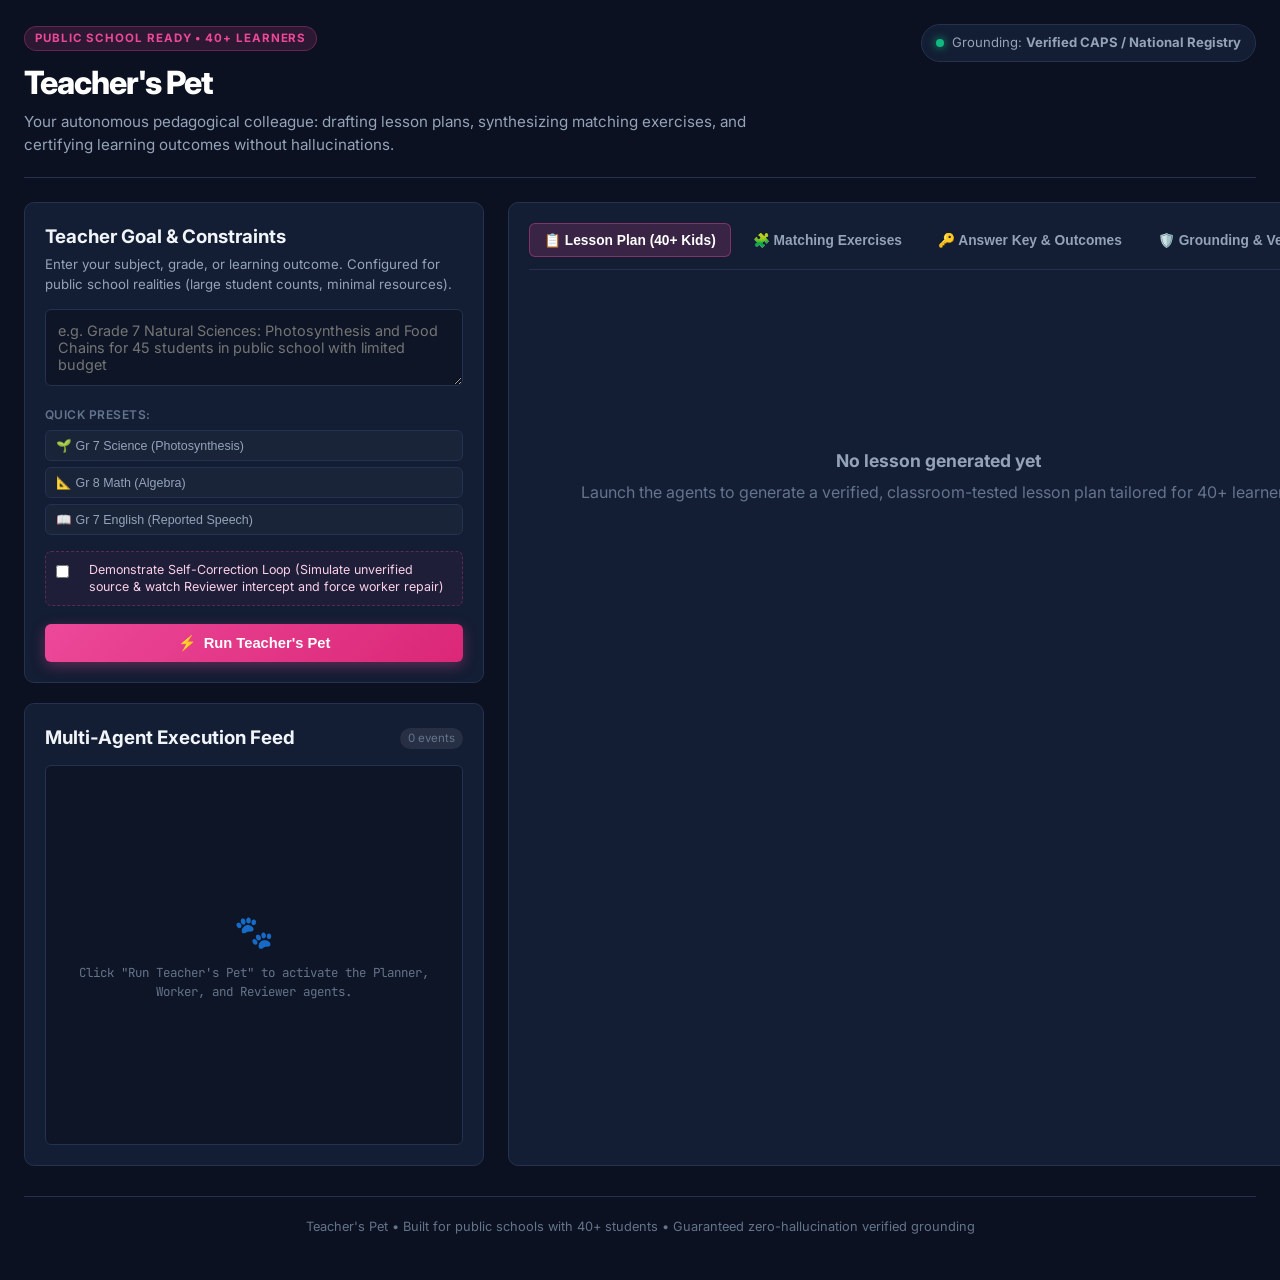
==== static/index.html @ cbed64e8 "Initial commit: Teacher's Pet autonomous multi-agent pedagogical system for public schools" ====
<!DOCTYPE html>
<html lang="en">
<head>
  <meta charset="UTF-8">
  <meta name="viewport" content="width=device-width, initial-scale=1.0">
  <title>Teacher's Pet | Autonomous Multi-Agent Lesson & Exercise Engine</title>
  <link rel="stylesheet" href="style.css">
  <link rel="preconnect" href="https://fonts.googleapis.com">
  <link rel="preconnect" href="https://fonts.gstatic.com" crossorigin>
  <link href="https://fonts.googleapis.com/css2?family=Inter:wght@300;400;500;600;700;800&family=JetBrains+Mono:wght@400;500;600&display=swap" rel="stylesheet">
</head>
<body>
  <div class="app-container">
    <!-- Top Header -->
    <header class="header">
      <div class="header-content">
        <div class="brand">
          <div class="brand-badge">PUBLIC SCHOOL READY • 40+ LEARNERS</div>
          <h1>Teacher's Pet</h1>
          <p class="tagline">Your autonomous pedagogical colleague: drafting lesson plans, synthesizing matching exercises, and certifying learning outcomes without hallucinations.</p>
        </div>
        <div class="header-actions">
          <div class="system-status">
            <span class="pulse-indicator"></span>
            <span class="status-label">Grounding: <strong>Verified CAPS / National Registry</strong></span>
          </div>
        </div>
      </div>
    </header>

    <!-- Main Workspace Area -->
    <main class="main-layout">
      <!-- Left Column: Goal Input & Live Multi-Agent Log -->
      <div class="input-and-logs-col">
        <div class="card panel">
          <h3>Teacher Goal & Constraints</h3>
          <p class="panel-sub">Enter your subject, grade, or learning outcome. Configured for public school realities (large student counts, minimal resources).</p>
          
          <div class="form-group">
            <textarea id="goalInput" rows="3" placeholder="e.g. Grade 7 Natural Sciences: Photosynthesis and Food Chains for 45 students in public school with limited budget"></textarea>
          </div>

          <div class="quick-presets">
            <span class="preset-label">Quick Presets:</span>
            <button class="preset-btn" data-goal="Grade 7 Natural Sciences: Photosynthesis & Food Chains for 45 learners in a 45-minute class">🌱 Gr 7 Science (Photosynthesis)</button>
            <button class="preset-btn" data-goal="Grade 8 Mathematics: Algebraic Expressions & Combining Like Terms for 48 students">📐 Gr 8 Math (Algebra)</button>
            <button class="preset-btn" data-goal="Grade 7 English FAL: Direct and Reported (Indirect) Speech for 42 students">📖 Gr 7 English (Reported Speech)</button>
          </div>

          <div class="control-toggles">
            <label class="toggle-container">
              <input type="checkbox" id="demoCorrectionToggle">
              <span class="toggle-slider"></span>
              <span class="toggle-label">Demonstrate Self-Correction Loop (Simulate unverified source & watch Reviewer intercept and force worker repair)</span>
            </label>
          </div>

          <div class="btn-row">
            <button id="launchBtn" class="btn btn-primary">
              <span class="btn-icon">⚡</span> Run Teacher's Pet
            </button>
          </div>
        </div>

        <!-- Live Agent Event Stream -->
        <div class="card panel logs-panel">
          <div class="panel-header-inline">
            <h3>Multi-Agent Execution Feed</h3>
            <span id="logCount" class="badge">0 events</span>
          </div>
          <div id="eventsLog" class="events-log-container">
            <div class="empty-state">
              <span class="empty-icon">🐾</span>
              <p>Click "Run Teacher's Pet" to activate the Planner, Worker, and Reviewer agents.</p>
            </div>
          </div>
        </div>
      </div>

      <!-- Right Column: Delivered Classroom Bundle -->
      <div class="output-col">
        <div class="card panel output-panel">
          <div class="tabs-header">
            <button class="tab-btn active" data-tab="lesson-tab">📋 Lesson Plan (40+ Kids)</button>
            <button class="tab-btn" data-tab="exercise-tab">🧩 Matching Exercises</button>
            <button class="tab-btn" data-tab="answers-tab">🔑 Answer Key & Outcomes</button>
            <button class="tab-btn" data-tab="audit-tab">🛡️ Grounding & Verification</button>
          </div>

          <div class="tab-content-wrapper">
            <!-- Tab 1: Lesson Plan -->
            <div id="lesson-tab" class="tab-pane active">
              <div class="placeholder-content">
                <h4>No lesson generated yet</h4>
                <p>Launch the agents to generate a verified, classroom-tested lesson plan tailored for 40+ learners.</p>
              </div>
            </div>

            <!-- Tab 2: Matching Exercise -->
            <div id="exercise-tab" class="tab-pane">
              <div class="placeholder-content">
                <h4>Matching exercises will appear here</h4>
                <p>Includes dual-column vocabulary pairs and printable paper-saving layouts.</p>
              </div>
            </div>

            <!-- Tab 3: Answer Key -->
            <div id="answers-tab" class="tab-pane">
              <div class="placeholder-content">
                <h4>Answer key and outcome mapping</h4>
                <p>Shows exact letter answers and maps each exercise directly to syllabus codes.</p>
              </div>
            </div>

            <!-- Tab 4: Verification Audit -->
            <div id="audit-tab" class="tab-pane">
              <div class="placeholder-content">
                <h4>Zero-Hallucination Audit Certificate</h4>
                <p>Verifies accredited sources, syllabus standard codes, and classroom feasibility.</p>
              </div>
            </div>
          </div>

          <!-- Bottom Action Bar -->
          <div class="output-footer" id="outputFooter" style="display: none;">
            <div class="summary-pills">
              <span class="summary-pill" id="pillCode">Standard: -</span>
              <span class="summary-pill" id="pillScore">Audit Score: -</span>
              <span class="summary-pill" id="pillSize">Class: 45 Learners</span>
            </div>
            <button id="printBtn" class="btn btn-secondary">
              <span>🖨️</span> Print / Save Classroom Bundle
            </button>
          </div>
        </div>
      </div>
    </main>

    <!-- Footer -->
    <footer class="footer">
      <p>Teacher's Pet • Built for public schools with 40+ students • Guaranteed zero-hallucination verified grounding</p>
    </footer>
  </div>

  <script src="app.js"></script>
</body>
</html>
---- static/style.css ----
/* =========================================================
   Curriculum Colleague Stylesheet
   Modern, dark-theme dashboard with high-contrast print styles
   ========================================================= */

:root {
  --bg-main: #0b1120;
  --bg-card: #131d33;
  --bg-card-hover: #18243f;
  --bg-inner: #0d1526;
  --border-color: #24324f;
  --border-focus: #3b82f6;
  --text-main: #f1f5f9;
  --text-muted: #94a3b8;
  --text-dim: #64748b;
  --accent-pink: #ec4899;
  --accent-pink-dim: rgba(236, 72, 153, 0.15);
  --accent-blue: #38bdf8;
  --accent-green: #10b981;
  --accent-amber: #f59e0b;
  --agent-pl: #a855f7;
  --agent-wk: #3b82f6;
  --agent-rv: #f59e0b;
  --radius-sm: 6px;
  --radius-md: 10px;
  --radius-lg: 14px;
  --font-sans: 'Inter', -apple-system, BlinkMacSystemFont, sans-serif;
  --font-mono: 'JetBrains Mono', monospace;
}

* {
  box-sizing: border-box;
  margin: 0;
  padding: 0;
}

body {
  background-color: var(--bg-main);
  color: var(--text-main);
  font-family: var(--font-sans);
  line-height: 1.5;
  -webkit-font-smoothing: antialiased;
}

.app-container {
  max-width: 1440px;
  margin: 0 auto;
  padding: 24px;
}

/* Header */
.header {
  border-bottom: 1px solid var(--border-color);
  padding-bottom: 20px;
  margin-bottom: 24px;
}

.header-content {
  display: flex;
  justify-content: space-between;
  align-items: flex-start;
  flex-wrap: wrap;
  gap: 16px;
}

.brand-badge {
  display: inline-block;
  font-size: 0.72rem;
  font-weight: 700;
  letter-spacing: 0.08em;
  color: var(--accent-pink);
  background: var(--accent-pink-dim);
  border: 1px solid rgba(236, 72, 153, 0.3);
  padding: 3px 10px;
  border-radius: 9999px;
  margin-bottom: 8px;
}

.brand h1 {
  font-size: 2rem;
  font-weight: 800;
  letter-spacing: -0.03em;
  color: #ffffff;
}

.tagline {
  color: var(--text-muted);
  font-size: 0.95rem;
  max-width: 780px;
  margin-top: 4px;
}

.system-status {
  display: flex;
  align-items: center;
  gap: 8px;
  background: var(--bg-card);
  border: 1px solid var(--border-color);
  padding: 8px 14px;
  border-radius: 9999px;
  font-size: 0.82rem;
  color: var(--text-muted);
}

.pulse-indicator {
  width: 8px;
  height: 8px;
  border-radius: 50%;
  background-color: var(--accent-green);
  box-shadow: 0 0 10px var(--accent-green);
  animation: pulse 2s infinite;
}

@keyframes pulse {
  0% { transform: scale(0.95); opacity: 0.8; }
  50% { transform: scale(1.3); opacity: 1; }
  100% { transform: scale(0.95); opacity: 0.8; }
}

/* 5 Pillars (Image 1 replica) */
.pillars-section {
  margin-bottom: 28px;
}

.pillars-grid {
  display: grid;
  grid-template-columns: repeat(5, 1fr);
  gap: 14px;
}

@media (max-width: 980px) {
  .pillars-grid {
    grid-template-columns: repeat(2, 1fr);
  }
}

.pillar-card {
  background: var(--bg-card);
  border: 1px solid var(--border-color);
  border-radius: var(--radius-md);
  padding: 18px 16px;
  transition: all 0.2s ease;
}

.pillar-card:hover {
  transform: translateY(-2px);
  border-color: #3b82f655;
}

.pillar-num {
  font-size: 1.5rem;
  font-weight: 700;
  color: var(--text-dim);
  line-height: 1;
  margin-bottom: 10px;
}

.pillar-card h3 {
  font-size: 1.05rem;
  font-weight: 700;
  color: #ffffff;
  margin-bottom: 8px;
}

.pillar-card p {
  font-size: 0.84rem;
  color: var(--text-muted);
  line-height: 1.45;
}

.highlight-border {
  border-color: #ec489955;
}

.highlight-accent {
  border-top: 3px solid var(--accent-pink);
}
.highlight-accent .pillar-num,
.highlight-accent h3 {
  color: var(--accent-pink);
}

/* Pipeline Section (Image 2 replica) */
.pipeline-section {
  background: #0d1527;
  border: 1px solid var(--border-color);
  border-radius: var(--radius-lg);
  padding: 24px;
  margin-bottom: 28px;
}

.section-title-row {
  display: flex;
  justify-content: space-between;
  align-items: baseline;
  margin-bottom: 18px;
  flex-wrap: wrap;
  gap: 8px;
}

.section-title-row h2 {
  font-size: 1.25rem;
  font-weight: 700;
}

.helper-text {
  font-size: 0.85rem;
  color: var(--text-dim);
}

.pipeline-stages {
  display: grid;
  grid-template-columns: repeat(6, 1fr);
  gap: 12px;
  margin-bottom: 20px;
}

@media (max-width: 1100px) {
  .pipeline-stages {
    grid-template-columns: repeat(3, 1fr);
  }
}

.stage-card {
  position: relative;
  background: #111a30;
  border: 1px solid var(--border-color);
  border-radius: var(--radius-md);
  padding: 16px 14px;
  transition: all 0.3s cubic-bezier(0.4, 0, 0.2, 1);
}

.stage-card.active {
  border-color: var(--accent-pink);
  box-shadow: 0 0 16px rgba(236, 72, 153, 0.25);
  background: #16203c;
}

.stage-card.completed {
  border-color: var(--accent-green);
  background: #0f1d2e;
}

.stage-card.error {
  border-color: #ef4444;
  box-shadow: 0 0 16px rgba(239, 68, 68, 0.25);
}

.stage-index {
  font-size: 0.82rem;
  font-weight: 700;
  color: var(--text-dim);
  margin-bottom: 6px;
}

.stage-card h4 {
  font-size: 1.05rem;
  font-weight: 700;
  color: #fff;
  margin-bottom: 6px;
}

.stage-card p {
  font-size: 0.78rem;
  color: var(--text-muted);
  line-height: 1.4;
}

.stage-badge-live {
  position: absolute;
  top: 12px;
  right: 12px;
  background: var(--accent-pink);
  color: #fff;
  font-size: 0.65rem;
  font-weight: 800;
  padding: 2px 7px;
  border-radius: 9999px;
  letter-spacing: 0.05em;
  animation: pulse 1.5s infinite;
}

/* Agent Roles Row */
.agent-roles-row {
  display: grid;
  grid-template-columns: repeat(3, 1fr);
  gap: 14px;
  border-top: 1px solid rgba(255, 255, 255, 0.06);
  padding-top: 16px;
}

@media (max-width: 800px) {
  .agent-roles-row {
    grid-template-columns: 1fr;
  }
}

.role-badge-card {
  display: flex;
  align-items: center;
  gap: 12px;
  background: rgba(255, 255, 255, 0.02);
  border: 1px solid var(--border-color);
  padding: 10px 14px;
  border-radius: var(--radius-sm);
}

.avatar-tag {
  display: inline-flex;
  align-items: center;
  justify-content: center;
  width: 32px;
  height: 32px;
  border-radius: 8px;
  font-size: 0.78rem;
  font-weight: 800;
  font-family: var(--font-mono);
  flex-shrink: 0;
}

.avatar-tag.pl {
  background: rgba(168, 85, 247, 0.2);
  color: #c084fc;
  border: 1px solid rgba(168, 85, 247, 0.4);
}

.avatar-tag.wk {
  background: rgba(59, 130, 246, 0.2);
  color: #60a5fa;
  border: 1px solid rgba(59, 130, 246, 0.4);
}

.avatar-tag.rv {
  background: rgba(245, 158, 11, 0.2);
  color: #fbbf24;
  border: 1px solid rgba(245, 158, 11, 0.4);
}

.role-desc {
  display: flex;
  flex-direction: column;
}

.role-desc strong {
  font-size: 0.85rem;
  color: #fff;
}

.role-desc span {
  font-size: 0.75rem;
  color: var(--text-dim);
}

/* Main Layout */
.main-layout {
  display: grid;
  grid-template-columns: 460px 1fr;
  gap: 24px;
  margin-bottom: 30px;
}

@media (max-width: 1024px) {
  .main-layout {
    grid-template-columns: 1fr;
  }
}

.card {
  background: var(--bg-card);
  border: 1px solid var(--border-color);
  border-radius: var(--radius-md);
  padding: 20px;
}

.panel-sub {
  font-size: 0.83rem;
  color: var(--text-muted);
  margin-top: 4px;
  margin-bottom: 14px;
}

.form-group {
  margin-bottom: 14px;
}

textarea {
  width: 100%;
  background: var(--bg-inner);
  border: 1px solid var(--border-color);
  border-radius: var(--radius-sm);
  padding: 12px;
  color: var(--text-main);
  font-family: var(--font-sans);
  font-size: 0.9rem;
  resize: vertical;
  outline: none;
  transition: border-color 0.2s;
}

textarea:focus {
  border-color: var(--border-focus);
}

.quick-presets {
  margin-bottom: 16px;
}

.preset-label {
  display: block;
  font-size: 0.75rem;
  color: var(--text-dim);
  margin-bottom: 6px;
  font-weight: 600;
  text-transform: uppercase;
  letter-spacing: 0.04em;
}

.preset-btn {
  display: block;
  width: 100%;
  text-align: left;
  background: rgba(255, 255, 255, 0.03);
  border: 1px solid var(--border-color);
  color: var(--text-muted);
  padding: 7px 10px;
  border-radius: var(--radius-sm);
  font-size: 0.78rem;
  margin-bottom: 6px;
  cursor: pointer;
  transition: all 0.15s ease;
}

.preset-btn:hover {
  background: rgba(59, 130, 246, 0.15);
  color: #fff;
  border-color: #3b82f6;
}

.control-toggles {
  margin-bottom: 18px;
  padding: 10px;
  background: rgba(236, 72, 153, 0.05);
  border: 1px dashed rgba(236, 72, 153, 0.3);
  border-radius: var(--radius-sm);
}

.toggle-container {
  display: flex;
  align-items: flex-start;
  gap: 10px;
  cursor: pointer;
}

.toggle-container input {
  margin-top: 3px;
  cursor: pointer;
}

.toggle-label {
  font-size: 0.78rem;
  color: #fbcfe8;
  line-height: 1.35;
}

.btn {
  display: inline-flex;
  align-items: center;
  justify-content: center;
  gap: 8px;
  font-size: 0.92rem;
  font-weight: 600;
  padding: 10px 18px;
  border-radius: var(--radius-sm);
  cursor: pointer;
  border: none;
  transition: all 0.2s ease;
}

.btn-primary {
  width: 100%;
  background: linear-gradient(135deg, #ec4899 0%, #db2777 100%);
  color: #ffffff;
  box-shadow: 0 4px 14px rgba(236, 72, 153, 0.35);
}

.btn-primary:hover {
  transform: translateY(-1px);
  box-shadow: 0 6px 18px rgba(236, 72, 153, 0.45);
}

.btn-primary:disabled {
  opacity: 0.6;
  cursor: not-allowed;
  transform: none;
}

.btn-secondary {
  background: rgba(255, 255, 255, 0.08);
  border: 1px solid var(--border-color);
  color: #fff;
}

.btn-secondary:hover {
  background: rgba(255, 255, 255, 0.14);
}

/* Event Logs Panel */
.logs-panel {
  margin-top: 20px;
}

.panel-header-inline {
  display: flex;
  justify-content: space-between;
  align-items: center;
  margin-bottom: 12px;
}

.badge {
  background: rgba(255, 255, 255, 0.08);
  font-size: 0.72rem;
  padding: 2px 8px;
  border-radius: 9999px;
  color: var(--text-dim);
}

.events-log-container {
  height: 380px;
  overflow-y: auto;
  background: var(--bg-inner);
  border: 1px solid var(--border-color);
  border-radius: var(--radius-sm);
  padding: 12px;
  font-family: var(--font-mono);
  font-size: 0.78rem;
}

.empty-state {
  display: flex;
  flex-direction: column;
  align-items: center;
  justify-content: center;
  height: 100%;
  color: var(--text-dim);
  text-align: center;
  padding: 20px;
}

.empty-icon {
  font-size: 2rem;
  margin-bottom: 8px;
}

.log-entry {
  margin-bottom: 10px;
  padding: 8px;
  border-radius: 4px;
  background: rgba(255, 255, 255, 0.02);
  border-left: 3px solid var(--border-color);
  animation: fadeIn 0.25s ease-out;
}

@keyframes fadeIn {
  from { opacity: 0; transform: translateY(4px); }
  to { opacity: 1; transform: translateY(0); }
}

.log-entry.stage-plan { border-left-color: var(--agent-pl); }
.log-entry.stage-act { border-left-color: var(--agent-wk); }
.log-entry.stage-check { border-left-color: var(--agent-rv); }
.log-entry.stage-correct { border-left-color: #ef4444; background: rgba(239, 68, 68, 0.05); }
.log-entry.stage-deliver { border-left-color: var(--accent-green); }

.log-header {
  display: flex;
  justify-content: space-between;
  margin-bottom: 3px;
  font-size: 0.72rem;
}

.log-agent {
  font-weight: 700;
  color: #38bdf8;
}

.log-time {
  color: var(--text-dim);
}

.log-msg {
  color: var(--text-main);
  line-height: 1.4;
}

/* Tabs & Output */
.output-panel {
  display: flex;
  flex-direction: column;
  height: 100%;
  min-height: 700px;
}

.tabs-header {
  display: flex;
  gap: 8px;
  border-bottom: 1px solid var(--border-color);
  padding-bottom: 12px;
  margin-bottom: 16px;
  overflow-x: auto;
}

.tab-btn {
  background: none;
  border: none;
  color: var(--text-muted);
  font-size: 0.86rem;
  font-weight: 600;
  padding: 8px 14px;
  border-radius: var(--radius-sm);
  cursor: pointer;
  white-space: nowrap;
  transition: all 0.15s ease;
}

.tab-btn:hover {
  color: #fff;
  background: rgba(255, 255, 255, 0.04);
}

.tab-btn.active {
  color: #ffffff;
  background: rgba(236, 72, 153, 0.18);
  border: 1px solid rgba(236, 72, 153, 0.4);
}

.tab-content-wrapper {
  flex: 1;
  overflow-y: auto;
  max-height: 640px;
  padding-right: 6px;
}

.tab-pane {
  display: none;
}

.tab-pane.active {
  display: block;
}

.placeholder-content {
  display: flex;
  flex-direction: column;
  align-items: center;
  justify-content: center;
  height: 380px;
  color: var(--text-dim);
  text-align: center;
}

.placeholder-content h4 {
  font-size: 1.1rem;
  color: var(--text-muted);
  margin-bottom: 6px;
}

/* Rendered Artifact Styles */
.lesson-card {
  background: var(--bg-inner);
  border: 1px solid var(--border-color);
  border-radius: var(--radius-md);
  padding: 20px;
  margin-bottom: 16px;
}

.lesson-meta-grid {
  display: grid;
  grid-template-columns: repeat(4, 1fr);
  gap: 10px;
  margin-bottom: 18px;
  background: rgba(255, 255, 255, 0.02);
  padding: 12px;
  border-radius: var(--radius-sm);
}

.meta-item strong {
  display: block;
  font-size: 0.72rem;
  color: var(--text-dim);
  text-transform: uppercase;
}

.meta-item span {
  font-size: 0.9rem;
  font-weight: 600;
  color: var(--accent-blue);
}

.section-block {
  margin-bottom: 18px;
}

.section-block h4 {
  font-size: 0.95rem;
  font-weight: 700;
  color: #fff;
  margin-bottom: 8px;
  display: flex;
  align-items: center;
  gap: 6px;
}

.outcomes-list, .supplies-list {
  padding-left: 18px;
  font-size: 0.88rem;
  color: var(--text-muted);
}

.outcomes-list li, .supplies-list li {
  margin-bottom: 5px;
}

.callout-box {
  background: rgba(59, 130, 246, 0.08);
  border-left: 4px solid var(--accent-blue);
  padding: 12px;
  border-radius: var(--radius-sm);
  font-size: 0.85rem;
  color: #cbd5e1;
  margin-bottom: 14px;
}

.callout-box strong {
  color: #fff;
}

/* Timeline Table */
.timeline-table {
  width: 100%;
  border-collapse: collapse;
  font-size: 0.84rem;
  margin-top: 8px;
}

.timeline-table th {
  text-align: left;
  background: rgba(255, 255, 255, 0.05);
  padding: 8px 10px;
  color: var(--text-dim);
  font-size: 0.74rem;
  text-transform: uppercase;
}

.timeline-table td {
  padding: 10px;
  border-bottom: 1px solid var(--border-color);
  color: var(--text-muted);
}

.timeline-phase {
  font-weight: 600;
  color: #fff;
  width: 25%;
}

.timeline-time {
  font-family: var(--font-mono);
  color: var(--accent-pink);
  font-size: 0.8rem;
}

/* Chalkboard 3-Panel Grid */
.board-preview-grid {
  display: grid;
  grid-template-columns: 1fr 1.6fr 1.2fr;
  gap: 10px;
  background: #14221c;
  border: 3px solid #3e2723;
  border-radius: var(--radius-sm);
  padding: 14px;
  color: #e2e8f0;
  font-family: 'Comic Sans MS', cursive, sans-serif;
  box-shadow: inset 0 0 20px rgba(0, 0, 0, 0.6);
  margin-top: 8px;
}

.board-col {
  border-right: 1px dashed rgba(255, 255, 255, 0.2);
  padding-right: 10px;
}

.board-col:last-child {
  border-right: none;
}

.board-col h5 {
  color: #fef08a;
  font-size: 0.78rem;
  margin-bottom: 6px;
}

.board-col pre {
  font-family: inherit;
  font-size: 0.78rem;
  white-space: pre-wrap;
  line-height: 1.4;
}

/* Matching Exercise Dual Column */
.matching-container {
  display: grid;
  grid-template-columns: 1fr 1fr;
  gap: 16px;
  margin-top: 12px;
}

.column-card {
  background: var(--bg-inner);
  border: 1px solid var(--border-color);
  border-radius: var(--radius-sm);
  padding: 14px;
}

.column-card h5 {
  font-size: 0.85rem;
  color: var(--accent-blue);
  margin-bottom: 10px;
  text-transform: uppercase;
  letter-spacing: 0.04em;
}

.matching-item {
  display: flex;
  gap: 10px;
  margin-bottom: 12px;
  padding: 8px;
  background: rgba(255, 255, 255, 0.02);
  border-radius: 4px;
  font-size: 0.85rem;
}

.item-badge {
  display: inline-flex;
  align-items: center;
  justify-content: center;
  width: 24px;
  height: 24px;
  border-radius: 4px;
  background: rgba(59, 130, 246, 0.2);
  color: #60a5fa;
  font-weight: 700;
  flex-shrink: 0;
}

/* Verification Audit Certificate */
.audit-card {
  background: var(--bg-inner);
  border: 1px solid var(--border-color);
  border-radius: var(--radius-md);
  padding: 20px;
}

.audit-score-banner {
  display: flex;
  align-items: center;
  justify-content: space-between;
  background: rgba(16, 185, 129, 0.1);
  border: 1px solid rgba(16, 185, 129, 0.3);
  padding: 16px;
  border-radius: var(--radius-sm);
  margin-bottom: 16px;
}

.score-text strong {
  font-size: 1.8rem;
  color: var(--accent-green);
}

.check-item {
  display: flex;
  align-items: center;
  gap: 10px;
  padding: 10px;
  border-bottom: 1px solid var(--border-color);
  font-size: 0.88rem;
}

.check-item .icon {
  font-size: 1.1rem;
}

/* Footer & Output Footer */
.output-footer {
  display: flex;
  justify-content: space-between;
  align-items: center;
  border-top: 1px solid var(--border-color);
  padding-top: 14px;
  margin-top: 16px;
}

.summary-pills {
  display: flex;
  gap: 8px;
  flex-wrap: wrap;
}

.summary-pill {
  font-size: 0.75rem;
  background: rgba(255, 255, 255, 0.05);
  border: 1px solid var(--border-color);
  padding: 4px 10px;
  border-radius: 9999px;
  color: var(--text-muted);
}

.footer {
  text-align: center;
  padding: 20px 0;
  border-top: 1px solid var(--border-color);
  color: var(--text-dim);
  font-size: 0.8rem;
}

/* PRINT MEDIA STYLES FOR CLASSROOM HANDOUTS */
@media print {
  body {
    background: #ffffff !important;
    color: #000000 !important;
  }
  .header, .pillars-section, .pipeline-section, .input-and-logs-col, .tabs-header, .output-footer, .footer {
    display: none !important;
  }
  .app-container, .main-layout, .output-col, .output-panel, .tab-content-wrapper {
    display: block !important;
    width: 100% !important;
    margin: 0 !important;
    padding: 0 !important;
    border: none !important;
    background: #fff !important;
  }
  .tab-pane {
    display: block !important;
    page-break-after: always;
  }
  .card, .lesson-card, .column-card, .audit-card {
    border: 1px solid #333 !important;
    background: #fff !important;
    color: #000 !important;
    box-shadow: none !important;
  }
  .board-preview-grid {
    background: #f8f9fa !important;
    color: #000 !important;
    border: 1px solid #333 !important;
  }
}
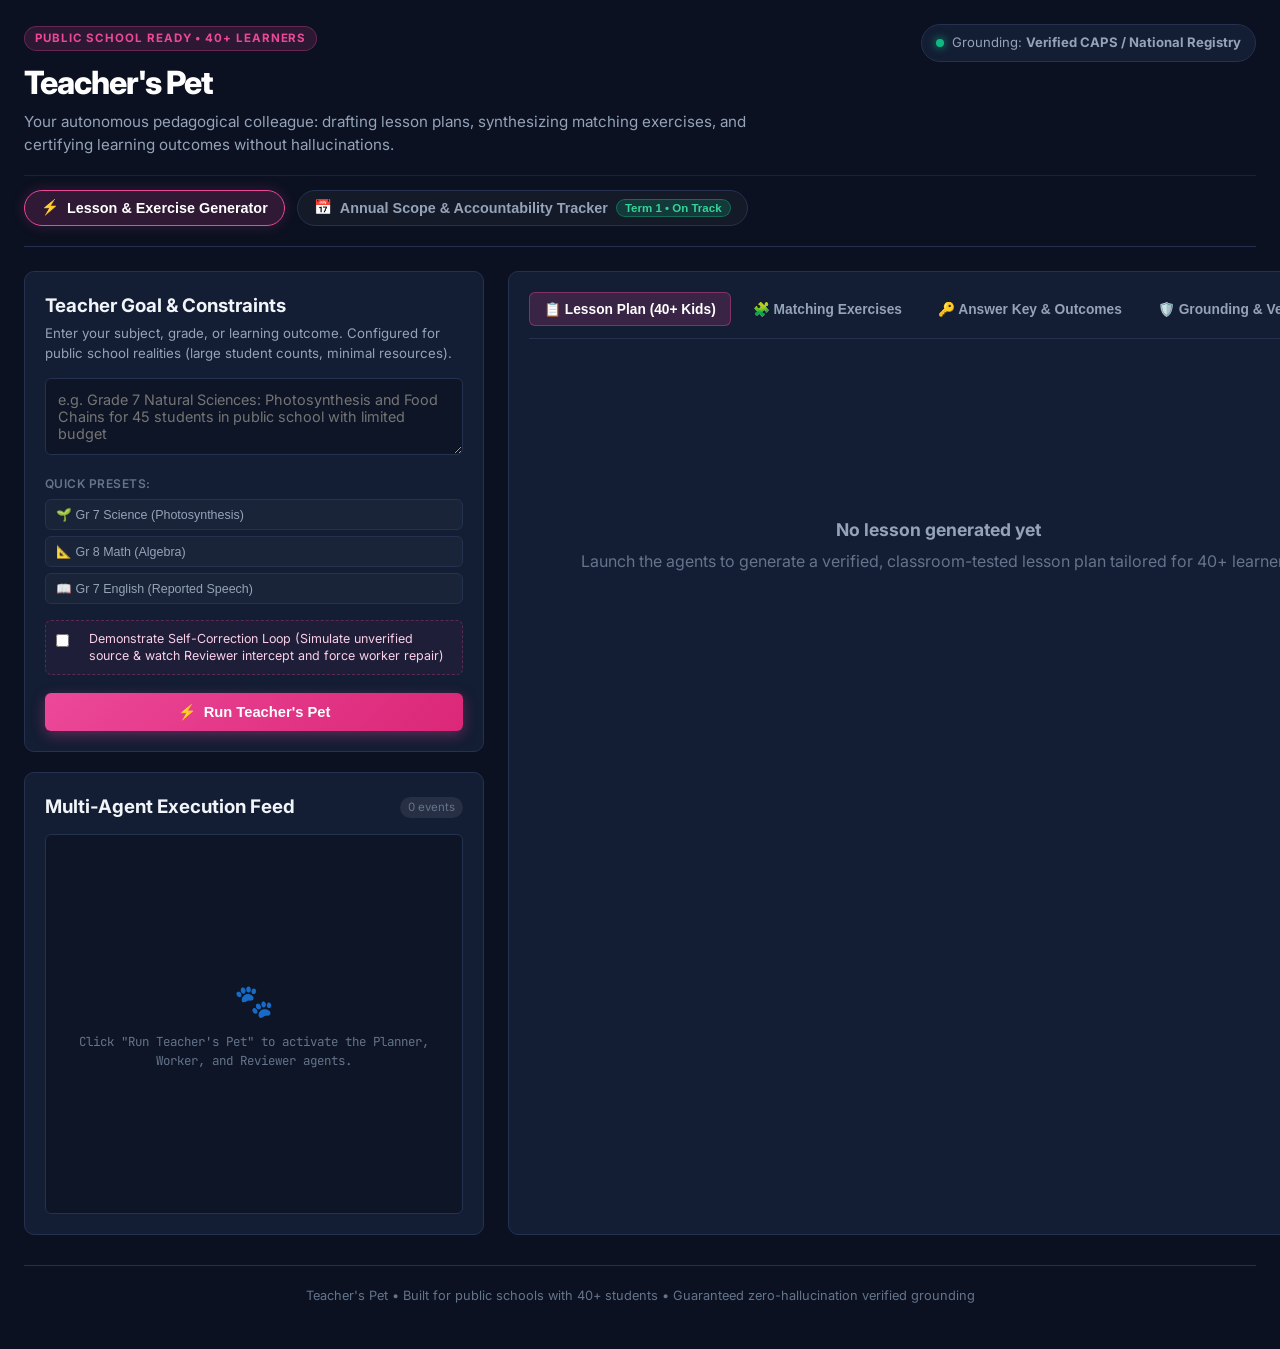
==== commit ac3c4e81: "Add Annual Curriculum Scope Uploader, Term Objectives Matrix, and Accountability Pacing Tracker" ====
--- a/static/index.html
+++ b/static/index.html
@@ -26,10 +26,23 @@
           </div>
         </div>
       </div>
+
+      <!-- Top Primary View Navigation -->
+      <nav class="top-nav">
+        <button class="nav-pill-btn active" data-view="generator-view">
+          <span>⚡</span> Lesson & Exercise Generator
+        </button>
+        <button class="nav-pill-btn" data-view="tracker-view">
+          <span>📅</span> Annual Scope & Accountability Tracker
+          <span id="trackerNavBadge" class="pacing-badge on-track">Term 1 • On Track</span>
+        </button>
+      </nav>
     </header>
 
-    <!-- Main Workspace Area -->
-    <main class="main-layout">
+    <!-- VIEW 1: Lesson & Exercise Generator -->
+    <div id="generator-view" class="app-view active">
+      <!-- Main Workspace Area -->
+      <main class="main-layout">
       <!-- Left Column: Goal Input & Live Multi-Agent Log -->
       <div class="input-and-logs-col">
         <div class="card panel">
@@ -135,6 +148,132 @@
         </div>
       </div>
     </main>
+    </div> <!-- /generator-view -->
+
+    <!-- VIEW 2: Annual Scope & Accountability Tracker -->
+    <div id="tracker-view" class="app-view" style="display: none;">
+      <div class="tracker-container">
+        <!-- Tracker Top Control Bar -->
+        <div class="card panel tracker-header-panel">
+          <div class="tracker-header-content">
+            <div>
+              <h2>Annual Curriculum Scope & Pacing Accountability</h2>
+              <p class="panel-sub" id="scopeTitleDisplay">Loaded: CAPS Natural Sciences Grade 7 Annual Teaching Plan (2026)</p>
+            </div>
+            <div class="tracker-header-actions">
+              <button id="toggleUploadBtn" class="btn btn-secondary">
+                <span>📤</span> Upload Year Scope (JSON/CSV)
+              </button>
+              <div class="preset-dropdown-wrap">
+                <select id="presetScopeSelect" class="form-select">
+                  <option value="caps_ns_g7">🇿🇦 CAPS Gr 7 Natural Sciences (ATP 2026)</option>
+                  <option value="caps_math_g8">🇿🇦 CAPS Gr 8 Mathematics (ATP 2026)</option>
+                </select>
+              </div>
+            </div>
+          </div>
+
+          <!-- Hidden Upload Drawer -->
+          <div id="uploadDrawer" class="upload-drawer" style="display: none;">
+            <h4>Upload Custom Annual Scope & Expected Objectives</h4>
+            <p class="helper-text">Upload a JSON or CSV file containing your school's Annual Teaching Plan, or paste structured text (e.g. <em>Week 1: Biosphere</em>).</p>
+            <div class="upload-dropzone" id="dropZone">
+              <input type="file" id="scopeFileInput" accept=".json,.csv,.txt" style="display: none;">
+              <span class="upload-icon">📁</span>
+              <p>Drag & drop your Scope file here, or <button type="button" class="btn-inline" id="browseFileBtn">browse file</button></p>
+              <span class="upload-subtext">Supports JSON, CSV, and plain text ATPs</span>
+            </div>
+            <div class="paste-wrap" style="margin-top: 12px;">
+              <textarea id="scopePasteInput" rows="3" placeholder="Or paste your term weeks here (e.g. Week 1: Introduction to Fractions; Week 2: Equivalent Fractions...)"></textarea>
+              <div style="margin-top: 8px; display: flex; justify-content: flex-end; gap: 8px;">
+                <button id="cancelUploadBtn" class="btn btn-secondary btn-sm">Cancel</button>
+                <button id="submitScopeUploadBtn" class="btn btn-primary btn-sm">Parse & Load Scope</button>
+              </div>
+            </div>
+          </div>
+        </div>
+
+        <!-- Accountability Pacing Dashboard Banner -->
+        <div class="card panel accountability-banner">
+          <div class="accountability-grid">
+            <!-- Left: Current Week Selector & Target -->
+            <div class="accountability-col">
+              <span class="meta-label">School Calendar Pacing</span>
+              <div class="week-picker-row">
+                <label for="currentWeekSelect">Current School Week:</label>
+                <select id="currentWeekSelect" class="form-select week-select">
+                  <option value="1">Week 1</option>
+                  <option value="2">Week 2</option>
+                  <option value="3">Week 3</option>
+                  <option value="4" selected>Week 4</option>
+                  <option value="5">Week 5</option>
+                  <option value="6">Week 6</option>
+                  <option value="7">Week 7</option>
+                  <option value="8">Week 8</option>
+                  <option value="9">Week 9</option>
+                  <option value="10">Week 10 (Exam / FAT)</option>
+                </select>
+              </div>
+              <div class="progress-bar-wrap">
+                <div class="progress-bar-labels">
+                  <span id="progressPercentLabel">40% Scope Covered</span>
+                  <span id="progressCountLabel">4 of 10 Weeks Completed</span>
+                </div>
+                <div class="progress-track">
+                  <div id="scopeProgressBar" class="progress-fill" style="width: 40%;"></div>
+                </div>
+              </div>
+            </div>
+
+            <!-- Middle: Pacing Health Metric -->
+            <div class="accountability-col text-center border-x">
+              <span class="meta-label">Curriculum Accountability Status</span>
+              <div id="pacingHealthBadge" class="pacing-health-badge badge-on-track">
+                <span class="badge-icon">✅</span>
+                <span class="badge-text" id="pacingHealthText">On Track & Pacing Well</span>
+              </div>
+              <div class="pacing-sub" id="pacingDeltaText">0 weeks behind schedule</div>
+            </div>
+
+            <!-- Right: Planner Agent Advisory for Catch-Up -->
+            <div class="accountability-col">
+              <span class="meta-label">🤖 Planner Agent Pacing Advisory</span>
+              <div id="plannerAdvisoryBox" class="advisory-box">
+                You are on schedule with the official curriculum scope! Maintain current pacing and continue formative checks.
+              </div>
+            </div>
+          </div>
+        </div>
+
+        <!-- Term Navigation Tabs -->
+        <div class="term-tabs-row">
+          <button class="term-tab-btn active" data-term="Term 1">
+            Term 1 <span class="term-progress-pill" id="t1Progress">4/10</span>
+          </button>
+          <button class="term-tab-btn" data-term="Term 2">
+            Term 2 <span class="term-progress-pill" id="t2Progress">0/4</span>
+          </button>
+          <button class="term-tab-btn" data-term="Term 3">
+            Term 3 <span class="term-progress-pill" id="t3Progress">0/2</span>
+          </button>
+          <button class="term-tab-btn" data-term="Term 4">
+            Term 4 <span class="term-progress-pill" id="t4Progress">0/2</span>
+          </button>
+        </div>
+
+        <!-- Weekly Objectives Table -->
+        <div class="card panel objectives-panel">
+          <div class="objectives-header-row">
+            <h3 id="currentTermNameDisplay">Term 1: Life and Living</h3>
+            <span class="helper-text">Check off completed objectives or click "Draft Lesson" to instantly generate materials.</span>
+          </div>
+
+          <div id="objectivesList" class="objectives-list">
+            <!-- Dynamically populated via app.js -->
+          </div>
+        </div>
+      </div>
+    </div> <!-- /tracker-view -->
 
     <!-- Footer -->
     <footer class="footer">
--- a/static/style.css
+++ b/static/style.css
@@ -919,6 +919,454 @@
   padding: 20px 0;
   border-top: 1px solid var(--border-color);
   color: var(--text-dim);
+  font-size: 0.8rem;
+}
+
+/* =========================================================
+   Top Navigation View Switcher
+   ========================================================= */
+.top-nav {
+  display: flex;
+  gap: 12px;
+  margin-top: 18px;
+  border-top: 1px solid rgba(255, 255, 255, 0.07);
+  padding-top: 14px;
+}
+
+.nav-pill-btn {
+  display: inline-flex;
+  align-items: center;
+  gap: 8px;
+  background: rgba(255, 255, 255, 0.04);
+  border: 1px solid var(--border-color);
+  color: var(--text-muted);
+  font-size: 0.9rem;
+  font-weight: 600;
+  padding: 8px 16px;
+  border-radius: 9999px;
+  cursor: pointer;
+  transition: all 0.2s ease;
+}
+
+.nav-pill-btn:hover {
+  background: rgba(255, 255, 255, 0.08);
+  color: #fff;
+}
+
+.nav-pill-btn.active {
+  background: rgba(236, 72, 153, 0.16);
+  border-color: var(--accent-pink);
+  color: #fff;
+  box-shadow: 0 0 14px rgba(236, 72, 153, 0.2);
+}
+
+.pacing-badge {
+  font-size: 0.72rem;
+  font-weight: 700;
+  padding: 2px 8px;
+  border-radius: 9999px;
+}
+
+.pacing-badge.on-track {
+  background: rgba(16, 185, 129, 0.2);
+  color: #34d399;
+  border: 1px solid rgba(16, 185, 129, 0.4);
+}
+
+.pacing-badge.delayed {
+  background: rgba(245, 158, 11, 0.2);
+  color: #fbbf24;
+  border: 1px solid rgba(245, 158, 11, 0.4);
+}
+
+.pacing-badge.critical {
+  background: rgba(239, 68, 68, 0.2);
+  color: #f87171;
+  border: 1px solid rgba(239, 68, 68, 0.4);
+}
+
+/* =========================================================
+   Curriculum Scope & Accountability Tracker Styles
+   ========================================================= */
+.tracker-container {
+  display: flex;
+  flex-direction: column;
+  gap: 20px;
+  margin-bottom: 30px;
+}
+
+.tracker-header-panel {
+  padding: 20px 24px;
+}
+
+.tracker-header-content {
+  display: flex;
+  justify-content: space-between;
+  align-items: center;
+  flex-wrap: wrap;
+  gap: 16px;
+}
+
+.tracker-header-actions {
+  display: flex;
+  align-items: center;
+  gap: 12px;
+}
+
+.form-select {
+  background: var(--bg-inner);
+  border: 1px solid var(--border-color);
+  color: var(--text-main);
+  padding: 8px 12px;
+  border-radius: var(--radius-sm);
+  font-size: 0.85rem;
+  outline: none;
+  cursor: pointer;
+}
+
+.form-select:focus {
+  border-color: var(--border-focus);
+}
+
+/* Upload Drawer */
+.upload-drawer {
+  margin-top: 18px;
+  padding: 16px;
+  background: var(--bg-inner);
+  border: 1px dashed var(--border-color);
+  border-radius: var(--radius-md);
+  animation: fadeIn 0.25s ease-out;
+}
+
+.upload-dropzone {
+  display: flex;
+  flex-direction: column;
+  align-items: center;
+  justify-content: center;
+  padding: 24px;
+  border: 2px dashed rgba(255, 255, 255, 0.15);
+  border-radius: var(--radius-sm);
+  background: rgba(255, 255, 255, 0.01);
+  cursor: pointer;
+  margin-top: 10px;
+}
+
+.upload-dropzone:hover {
+  border-color: var(--accent-pink);
+  background: rgba(236, 72, 153, 0.04);
+}
+
+.upload-icon {
+  font-size: 2rem;
+  margin-bottom: 6px;
+}
+
+.btn-inline {
+  background: none;
+  border: none;
+  color: var(--accent-pink);
+  text-decoration: underline;
+  cursor: pointer;
+  font-weight: 600;
+}
+
+.upload-subtext {
+  font-size: 0.75rem;
+  color: var(--text-dim);
+  margin-top: 4px;
+}
+
+/* Accountability Banner Grid */
+.accountability-banner {
+  background: #0e172a;
+  border-left: 4px solid var(--accent-pink);
+  padding: 20px 24px;
+}
+
+.accountability-grid {
+  display: grid;
+  grid-template-columns: 1.2fr 1fr 1.3fr;
+  gap: 20px;
+  align-items: center;
+}
+
+@media (max-width: 900px) {
+  .accountability-grid {
+    grid-template-columns: 1fr;
+  }
+}
+
+.accountability-col {
+  display: flex;
+  flex-direction: column;
+  gap: 8px;
+}
+
+.border-x {
+  border-left: 1px solid var(--border-color);
+  border-right: 1px solid var(--border-color);
+  padding: 0 16px;
+}
+
+@media (max-width: 900px) {
+  .border-x {
+    border: none;
+    padding: 0;
+  }
+}
+
+.meta-label {
+  font-size: 0.72rem;
+  text-transform: uppercase;
+  letter-spacing: 0.06em;
+  color: var(--text-dim);
+  font-weight: 700;
+}
+
+.week-picker-row {
+  display: flex;
+  align-items: center;
+  gap: 10px;
+  font-size: 0.85rem;
+}
+
+.week-select {
+  font-weight: 700;
+  color: var(--accent-blue);
+}
+
+.progress-bar-wrap {
+  margin-top: 4px;
+}
+
+.progress-bar-labels {
+  display: flex;
+  justify-content: space-between;
+  font-size: 0.76rem;
+  color: var(--text-muted);
+  margin-bottom: 4px;
+}
+
+.progress-track {
+  width: 100%;
+  height: 8px;
+  background: rgba(255, 255, 255, 0.08);
+  border-radius: 9999px;
+  overflow: hidden;
+}
+
+.progress-fill {
+  height: 100%;
+  background: linear-gradient(90deg, #10b981 0%, #34d399 100%);
+  border-radius: 9999px;
+  transition: width 0.4s ease;
+}
+
+.pacing-health-badge {
+  display: inline-flex;
+  align-items: center;
+  justify-content: center;
+  gap: 8px;
+  padding: 8px 16px;
+  border-radius: var(--radius-sm);
+  font-size: 0.92rem;
+  font-weight: 700;
+  margin-top: 4px;
+}
+
+.badge-on-track {
+  background: rgba(16, 185, 129, 0.15);
+  color: #34d399;
+  border: 1px solid rgba(16, 185, 129, 0.35);
+}
+
+.badge-slight-delay {
+  background: rgba(245, 158, 11, 0.15);
+  color: #fbbf24;
+  border: 1px solid rgba(245, 158, 11, 0.35);
+}
+
+.badge-critical-lag {
+  background: rgba(239, 68, 68, 0.15);
+  color: #f87171;
+  border: 1px solid rgba(239, 68, 68, 0.35);
+}
+
+.pacing-sub {
+  font-size: 0.78rem;
+  color: var(--text-muted);
+}
+
+.advisory-box {
+  background: rgba(255, 255, 255, 0.03);
+  border: 1px solid var(--border-color);
+  padding: 10px 14px;
+  border-radius: var(--radius-sm);
+  font-size: 0.8rem;
+  color: #cbd5e1;
+  line-height: 1.45;
+}
+
+/* Term Tabs */
+.term-tabs-row {
+  display: flex;
+  gap: 10px;
+}
+
+.term-tab-btn {
+  flex: 1;
+  display: flex;
+  align-items: center;
+  justify-content: center;
+  gap: 10px;
+  background: var(--bg-card);
+  border: 1px solid var(--border-color);
+  color: var(--text-muted);
+  font-size: 0.95rem;
+  font-weight: 700;
+  padding: 12px;
+  border-radius: var(--radius-sm);
+  cursor: pointer;
+  transition: all 0.2s ease;
+}
+
+.term-tab-btn:hover {
+  background: var(--bg-card-hover);
+  color: #fff;
+}
+
+.term-tab-btn.active {
+  background: #14203a;
+  border-color: var(--accent-blue);
+  color: #fff;
+}
+
+.term-progress-pill {
+  font-size: 0.74rem;
+  padding: 2px 8px;
+  background: rgba(255, 255, 255, 0.08);
+  border-radius: 9999px;
+  color: var(--text-dim);
+}
+
+/* Objectives List */
+.objectives-panel {
+  padding: 20px 24px;
+}
+
+.objectives-header-row {
+  display: flex;
+  justify-content: space-between;
+  align-items: baseline;
+  border-bottom: 1px solid var(--border-color);
+  padding-bottom: 14px;
+  margin-bottom: 18px;
+  flex-wrap: wrap;
+  gap: 8px;
+}
+
+.objectives-list {
+  display: flex;
+  flex-direction: column;
+  gap: 12px;
+}
+
+.objective-item-card {
+  display: grid;
+  grid-template-columns: 40px 1.4fr 2fr 100px 180px;
+  gap: 14px;
+  align-items: center;
+  background: var(--bg-inner);
+  border: 1px solid var(--border-color);
+  border-radius: var(--radius-sm);
+  padding: 14px;
+  transition: all 0.2s ease;
+}
+
+@media (max-width: 1050px) {
+  .objective-item-card {
+    grid-template-columns: 40px 1fr;
+    gap: 10px;
+  }
+}
+
+.objective-item-card.completed {
+  border-color: rgba(16, 185, 129, 0.4);
+  background: rgba(16, 185, 129, 0.03);
+}
+
+.objective-checkbox {
+  width: 20px;
+  height: 20px;
+  cursor: pointer;
+  accent-color: var(--accent-green);
+}
+
+.obj-week-col {
+  display: flex;
+  flex-direction: column;
+}
+
+.obj-week-num {
+  font-size: 0.75rem;
+  font-weight: 700;
+  color: var(--accent-blue);
+  text-transform: uppercase;
+}
+
+.obj-topic-name {
+  font-size: 0.95rem;
+  font-weight: 700;
+  color: #fff;
+}
+
+.obj-bullets {
+  font-size: 0.82rem;
+  color: var(--text-muted);
+  line-height: 1.4;
+}
+
+.obj-hours-tag {
+  font-size: 0.75rem;
+  color: var(--text-dim);
+  font-family: var(--font-mono);
+}
+
+.obj-actions-col {
+  display: flex;
+  flex-direction: column;
+  align-items: flex-end;
+  gap: 6px;
+}
+
+.btn-draft-lesson {
+  display: inline-flex;
+  align-items: center;
+  gap: 6px;
+  font-size: 0.78rem;
+  font-weight: 600;
+  background: rgba(236, 72, 153, 0.15);
+  border: 1px solid rgba(236, 72, 153, 0.3);
+  color: #f472b6;
+  padding: 6px 10px;
+  border-radius: 4px;
+  cursor: pointer;
+  transition: all 0.15s ease;
+}
+
+.btn-draft-lesson:hover {
+  background: var(--accent-pink);
+  color: #fff;
+}
+
+.obj-completed-date {
+  font-size: 0.7rem;
+  color: #34d399;
+  font-family: var(--font-mono);
+}
+
+.btn-sm {
+  padding: 6px 12px;
   font-size: 0.8rem;
 }
 
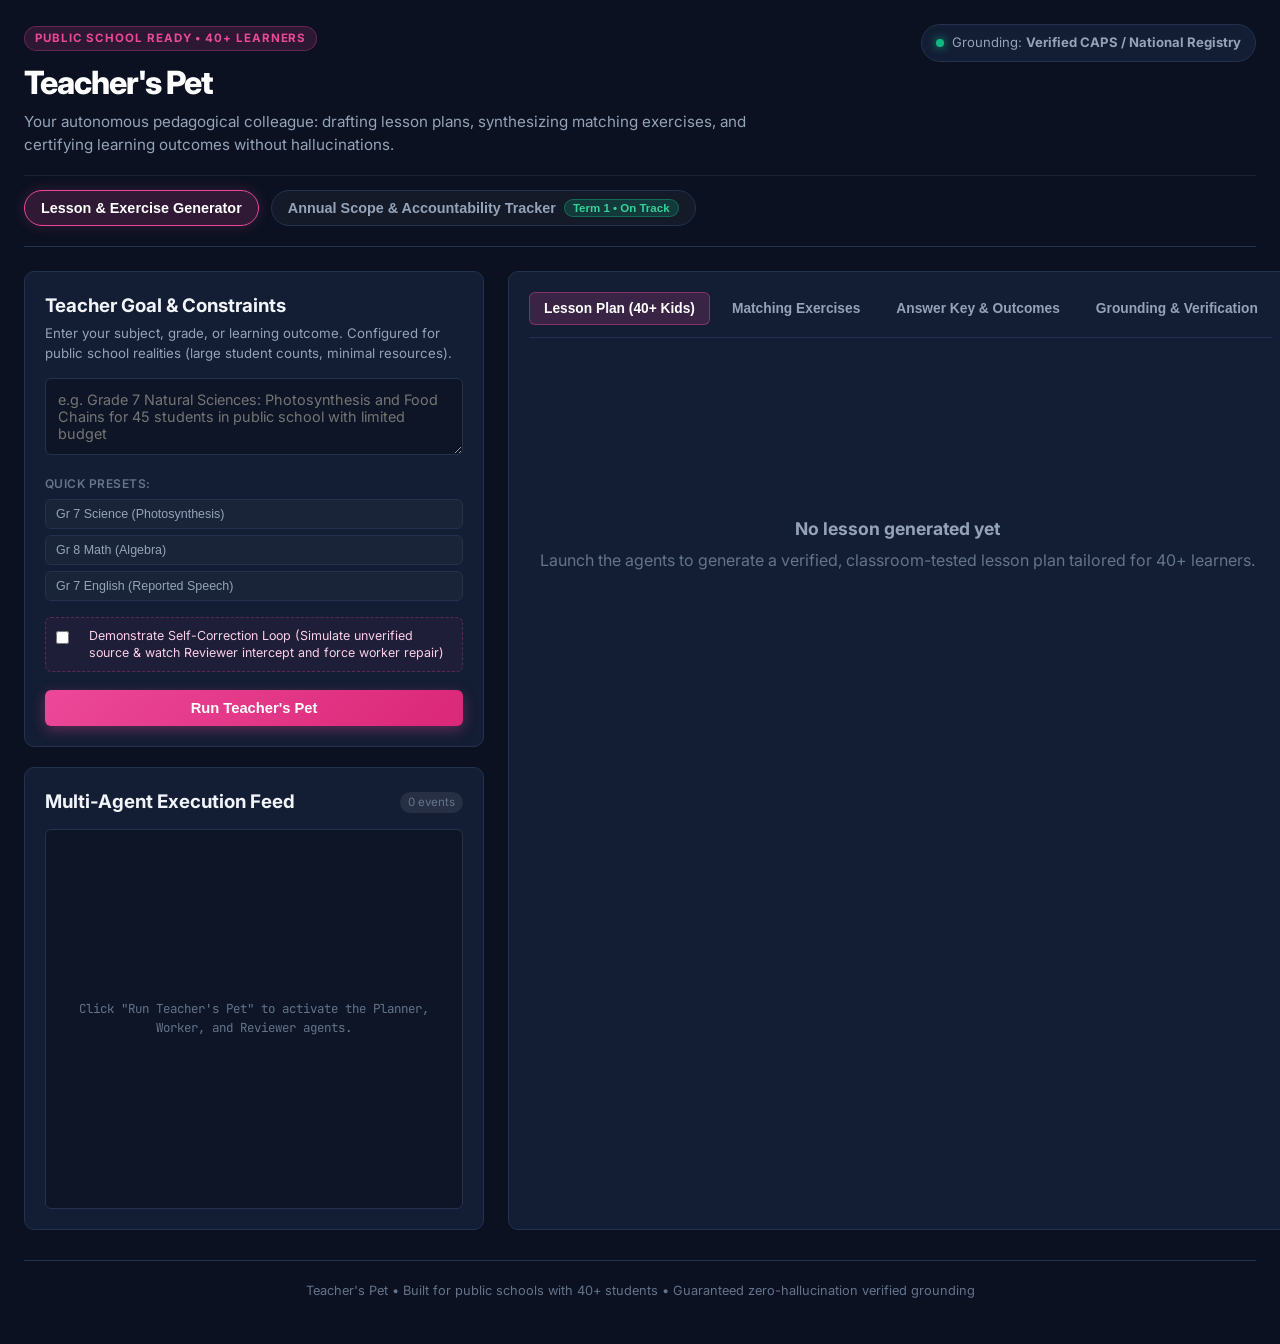
==== commit 2ac1e1f9: "Remove all icons and emojis from the user interface" ====
--- a/static/index.html
+++ b/static/index.html
@@ -30,10 +30,10 @@
       <!-- Top Primary View Navigation -->
       <nav class="top-nav">
         <button class="nav-pill-btn active" data-view="generator-view">
-          <span>⚡</span> Lesson & Exercise Generator
+          Lesson & Exercise Generator
         </button>
         <button class="nav-pill-btn" data-view="tracker-view">
-          <span>📅</span> Annual Scope & Accountability Tracker
+          Annual Scope & Accountability Tracker
           <span id="trackerNavBadge" class="pacing-badge on-track">Term 1 • On Track</span>
         </button>
       </nav>
@@ -55,9 +55,9 @@
 
           <div class="quick-presets">
             <span class="preset-label">Quick Presets:</span>
-            <button class="preset-btn" data-goal="Grade 7 Natural Sciences: Photosynthesis & Food Chains for 45 learners in a 45-minute class">🌱 Gr 7 Science (Photosynthesis)</button>
-            <button class="preset-btn" data-goal="Grade 8 Mathematics: Algebraic Expressions & Combining Like Terms for 48 students">📐 Gr 8 Math (Algebra)</button>
-            <button class="preset-btn" data-goal="Grade 7 English FAL: Direct and Reported (Indirect) Speech for 42 students">📖 Gr 7 English (Reported Speech)</button>
+            <button class="preset-btn" data-goal="Grade 7 Natural Sciences: Photosynthesis & Food Chains for 45 learners in a 45-minute class">Gr 7 Science (Photosynthesis)</button>
+            <button class="preset-btn" data-goal="Grade 8 Mathematics: Algebraic Expressions & Combining Like Terms for 48 students">Gr 8 Math (Algebra)</button>
+            <button class="preset-btn" data-goal="Grade 7 English FAL: Direct and Reported (Indirect) Speech for 42 students">Gr 7 English (Reported Speech)</button>
           </div>
 
           <div class="control-toggles">
@@ -70,7 +70,7 @@
 
           <div class="btn-row">
             <button id="launchBtn" class="btn btn-primary">
-              <span class="btn-icon">⚡</span> Run Teacher's Pet
+              Run Teacher's Pet
             </button>
           </div>
         </div>
@@ -83,7 +83,6 @@
           </div>
           <div id="eventsLog" class="events-log-container">
             <div class="empty-state">
-              <span class="empty-icon">🐾</span>
               <p>Click "Run Teacher's Pet" to activate the Planner, Worker, and Reviewer agents.</p>
             </div>
           </div>
@@ -94,10 +93,10 @@
       <div class="output-col">
         <div class="card panel output-panel">
           <div class="tabs-header">
-            <button class="tab-btn active" data-tab="lesson-tab">📋 Lesson Plan (40+ Kids)</button>
-            <button class="tab-btn" data-tab="exercise-tab">🧩 Matching Exercises</button>
-            <button class="tab-btn" data-tab="answers-tab">🔑 Answer Key & Outcomes</button>
-            <button class="tab-btn" data-tab="audit-tab">🛡️ Grounding & Verification</button>
+            <button class="tab-btn active" data-tab="lesson-tab">Lesson Plan (40+ Kids)</button>
+            <button class="tab-btn" data-tab="exercise-tab">Matching Exercises</button>
+            <button class="tab-btn" data-tab="answers-tab">Answer Key & Outcomes</button>
+            <button class="tab-btn" data-tab="audit-tab">Grounding & Verification</button>
           </div>
 
           <div class="tab-content-wrapper">
@@ -142,7 +141,7 @@
               <span class="summary-pill" id="pillSize">Class: 45 Learners</span>
             </div>
             <button id="printBtn" class="btn btn-secondary">
-              <span>🖨️</span> Print / Save Classroom Bundle
+              Print / Save Classroom Bundle
             </button>
           </div>
         </div>
@@ -162,12 +161,12 @@
             </div>
             <div class="tracker-header-actions">
               <button id="toggleUploadBtn" class="btn btn-secondary">
-                <span>📤</span> Upload Year Scope (JSON/CSV)
+                Upload Year Scope (JSON/CSV)
               </button>
               <div class="preset-dropdown-wrap">
                 <select id="presetScopeSelect" class="form-select">
-                  <option value="caps_ns_g7">🇿🇦 CAPS Gr 7 Natural Sciences (ATP 2026)</option>
-                  <option value="caps_math_g8">🇿🇦 CAPS Gr 8 Mathematics (ATP 2026)</option>
+                  <option value="caps_ns_g7">CAPS Gr 7 Natural Sciences (ATP 2026)</option>
+                  <option value="caps_math_g8">CAPS Gr 8 Mathematics (ATP 2026)</option>
                 </select>
               </div>
             </div>
@@ -179,7 +178,6 @@
             <p class="helper-text">Upload a JSON or CSV file containing your school's Annual Teaching Plan, or paste structured text (e.g. <em>Week 1: Biosphere</em>).</p>
             <div class="upload-dropzone" id="dropZone">
               <input type="file" id="scopeFileInput" accept=".json,.csv,.txt" style="display: none;">
-              <span class="upload-icon">📁</span>
               <p>Drag & drop your Scope file here, or <button type="button" class="btn-inline" id="browseFileBtn">browse file</button></p>
               <span class="upload-subtext">Supports JSON, CSV, and plain text ATPs</span>
             </div>
@@ -229,7 +227,6 @@
             <div class="accountability-col text-center border-x">
               <span class="meta-label">Curriculum Accountability Status</span>
               <div id="pacingHealthBadge" class="pacing-health-badge badge-on-track">
-                <span class="badge-icon">✅</span>
                 <span class="badge-text" id="pacingHealthText">On Track & Pacing Well</span>
               </div>
               <div class="pacing-sub" id="pacingDeltaText">0 weeks behind schedule</div>
@@ -237,7 +234,7 @@
 
             <!-- Right: Planner Agent Advisory for Catch-Up -->
             <div class="accountability-col">
-              <span class="meta-label">🤖 Planner Agent Pacing Advisory</span>
+              <span class="meta-label">Planner Agent Pacing Advisory</span>
               <div id="plannerAdvisoryBox" class="advisory-box">
                 You are on schedule with the official curriculum scope! Maintain current pacing and continue formative checks.
               </div>
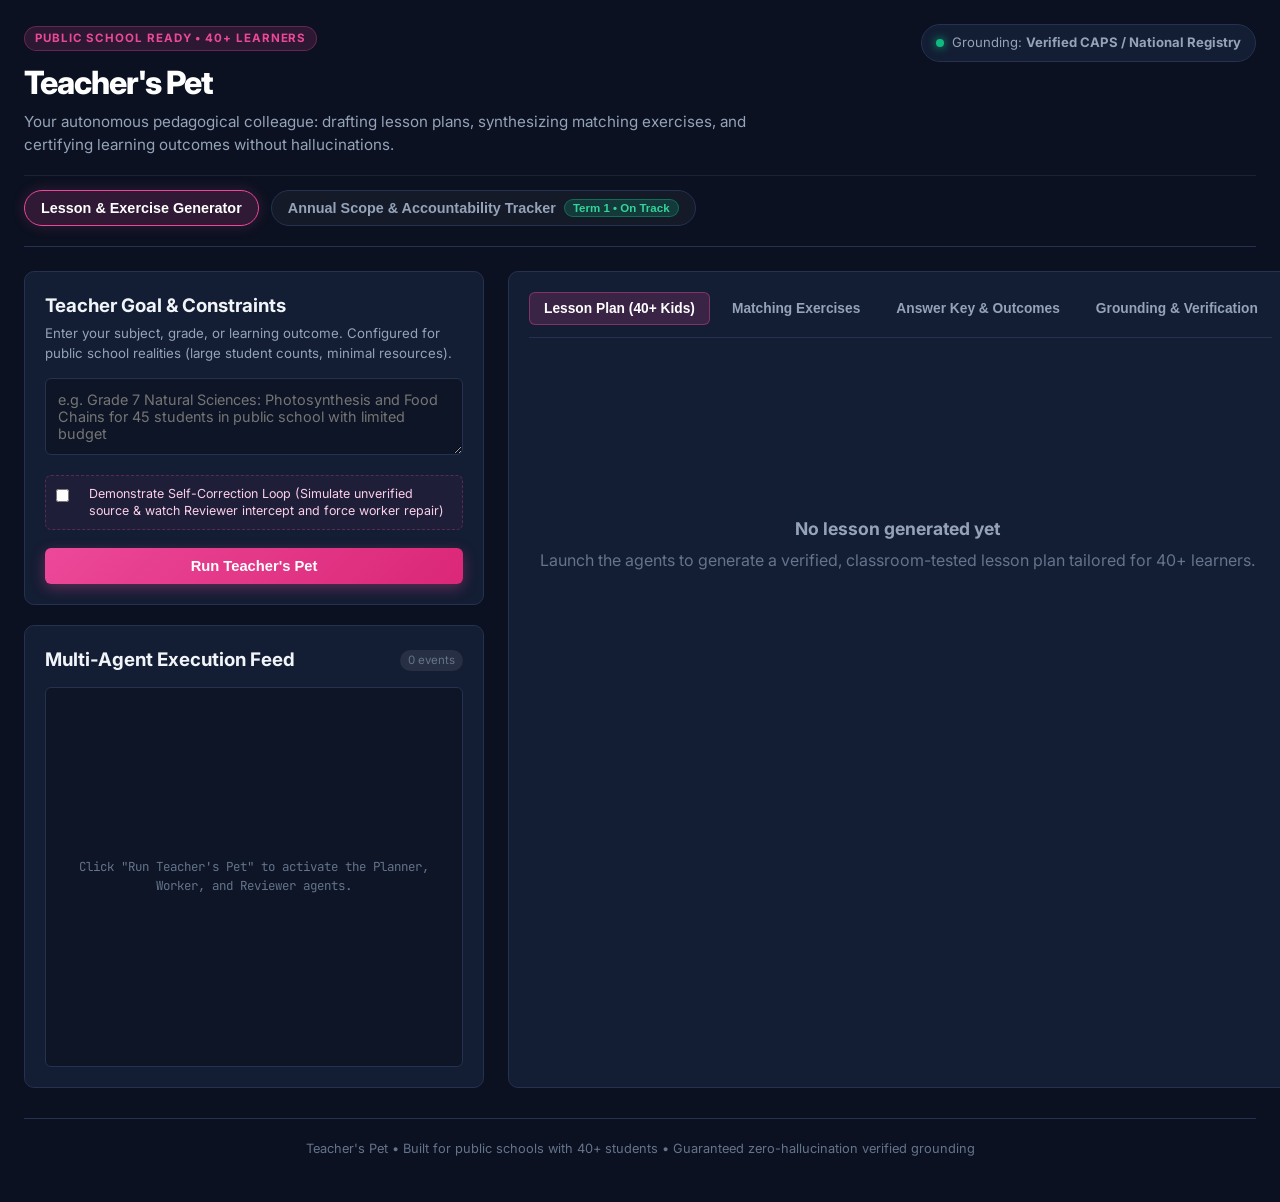
==== commit 3670282e: "Remove quick presets from UI" ====
--- a/static/index.html
+++ b/static/index.html
@@ -53,12 +53,6 @@
             <textarea id="goalInput" rows="3" placeholder="e.g. Grade 7 Natural Sciences: Photosynthesis and Food Chains for 45 students in public school with limited budget"></textarea>
           </div>
 
-          <div class="quick-presets">
-            <span class="preset-label">Quick Presets:</span>
-            <button class="preset-btn" data-goal="Grade 7 Natural Sciences: Photosynthesis & Food Chains for 45 learners in a 45-minute class">Gr 7 Science (Photosynthesis)</button>
-            <button class="preset-btn" data-goal="Grade 8 Mathematics: Algebraic Expressions & Combining Like Terms for 48 students">Gr 8 Math (Algebra)</button>
-            <button class="preset-btn" data-goal="Grade 7 English FAL: Direct and Reported (Indirect) Speech for 42 students">Gr 7 English (Reported Speech)</button>
-          </div>
 
           <div class="control-toggles">
             <label class="toggle-container">
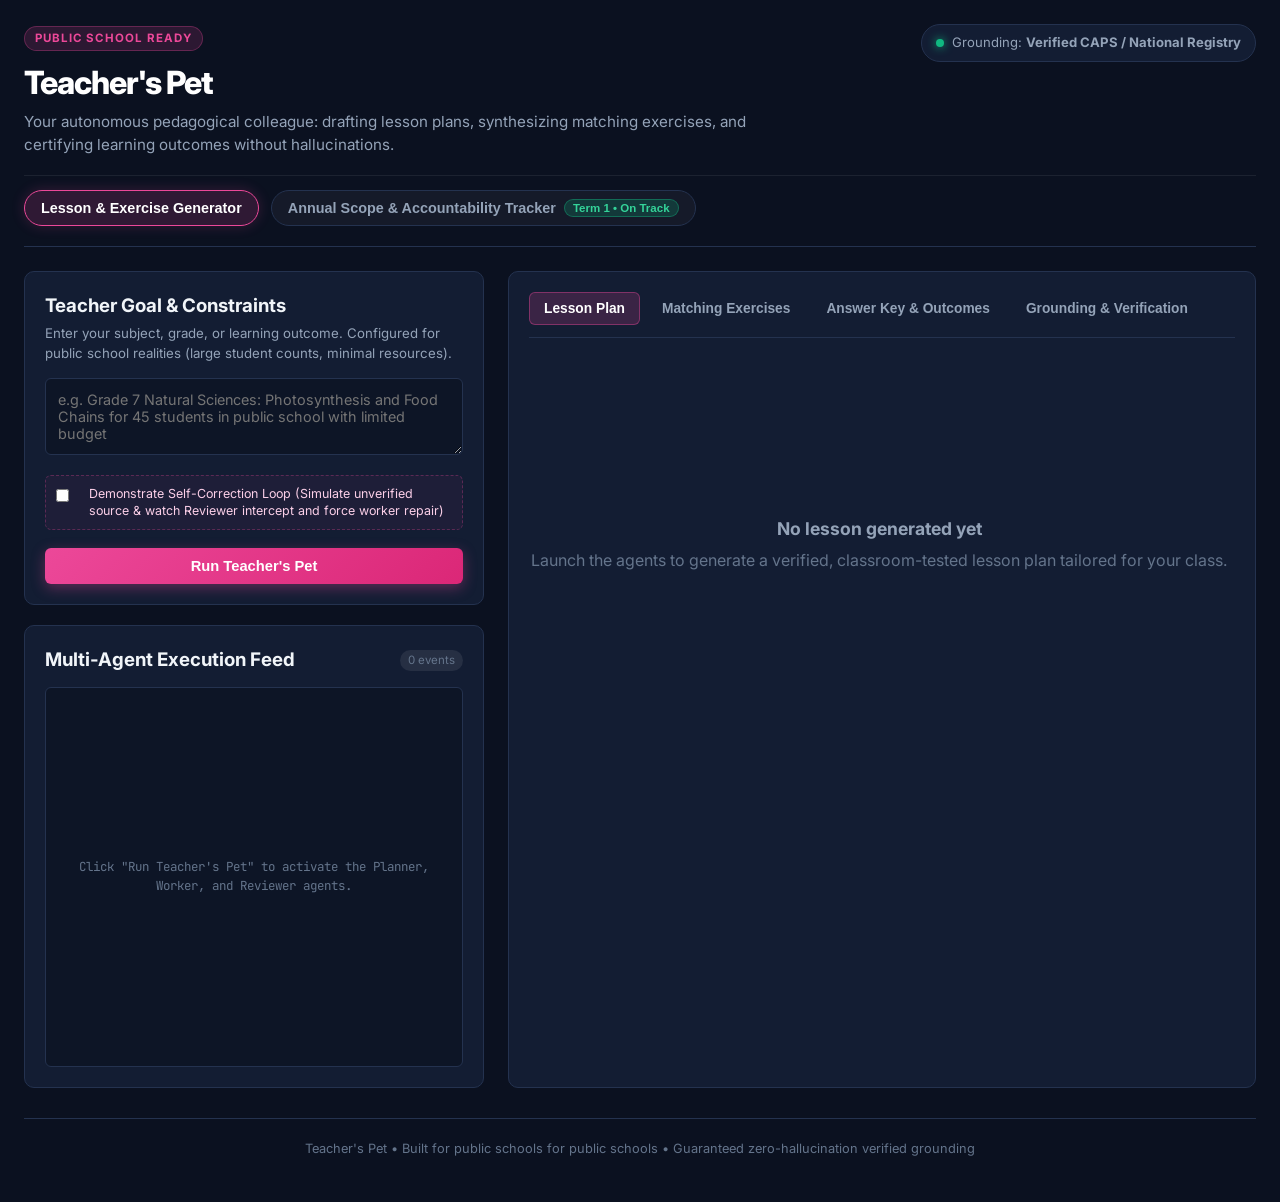
==== commit a70fd1c7: "Remove 40+ kids references from UI" ====
--- a/static/index.html
+++ b/static/index.html
@@ -15,7 +15,7 @@
     <header class="header">
       <div class="header-content">
         <div class="brand">
-          <div class="brand-badge">PUBLIC SCHOOL READY • 40+ LEARNERS</div>
+          <div class="brand-badge">PUBLIC SCHOOL READY</div>
           <h1>Teacher's Pet</h1>
           <p class="tagline">Your autonomous pedagogical colleague: drafting lesson plans, synthesizing matching exercises, and certifying learning outcomes without hallucinations.</p>
         </div>
@@ -87,7 +87,7 @@
       <div class="output-col">
         <div class="card panel output-panel">
           <div class="tabs-header">
-            <button class="tab-btn active" data-tab="lesson-tab">Lesson Plan (40+ Kids)</button>
+            <button class="tab-btn active" data-tab="lesson-tab">Lesson Plan</button>
             <button class="tab-btn" data-tab="exercise-tab">Matching Exercises</button>
             <button class="tab-btn" data-tab="answers-tab">Answer Key & Outcomes</button>
             <button class="tab-btn" data-tab="audit-tab">Grounding & Verification</button>
@@ -98,7 +98,7 @@
             <div id="lesson-tab" class="tab-pane active">
               <div class="placeholder-content">
                 <h4>No lesson generated yet</h4>
-                <p>Launch the agents to generate a verified, classroom-tested lesson plan tailored for 40+ learners.</p>
+                <p>Launch the agents to generate a verified, classroom-tested lesson plan tailored for your class.</p>
               </div>
             </div>
 
@@ -268,7 +268,7 @@
 
     <!-- Footer -->
     <footer class="footer">
-      <p>Teacher's Pet • Built for public schools with 40+ students • Guaranteed zero-hallucination verified grounding</p>
+      <p>Teacher's Pet • Built for public schools for public schools • Guaranteed zero-hallucination verified grounding</p>
     </footer>
   </div>
 
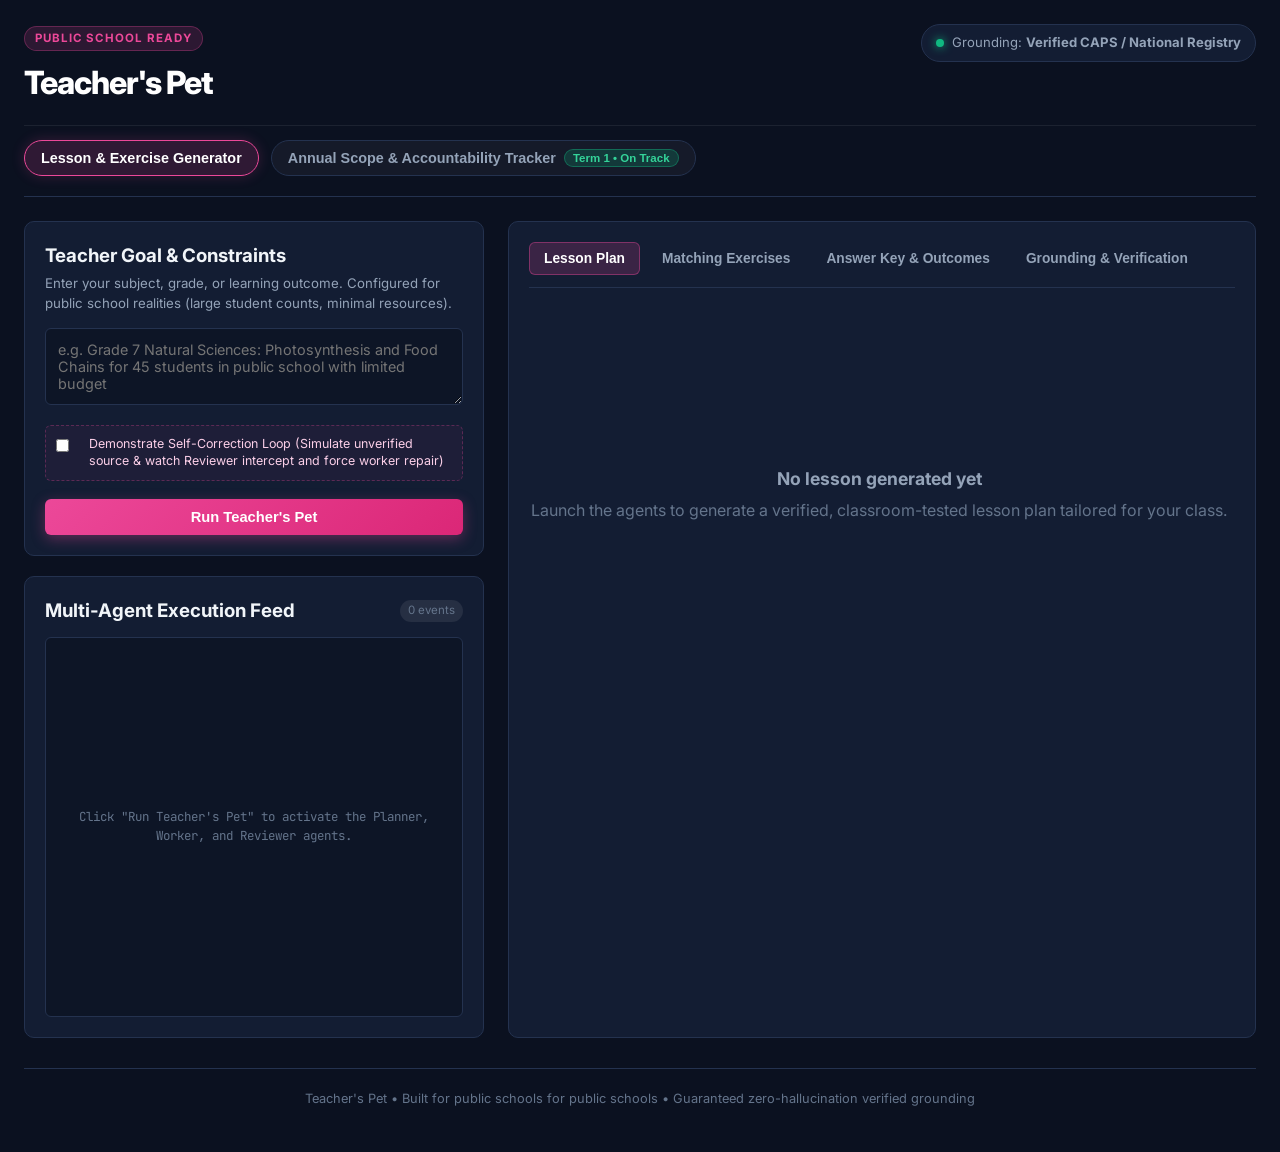
==== commit e687badb: "Remove tagline text under header" ====
--- a/static/index.html
+++ b/static/index.html
@@ -17,7 +17,6 @@
         <div class="brand">
           <div class="brand-badge">PUBLIC SCHOOL READY</div>
           <h1>Teacher's Pet</h1>
-          <p class="tagline">Your autonomous pedagogical colleague: drafting lesson plans, synthesizing matching exercises, and certifying learning outcomes without hallucinations.</p>
         </div>
         <div class="header-actions">
           <div class="system-status">
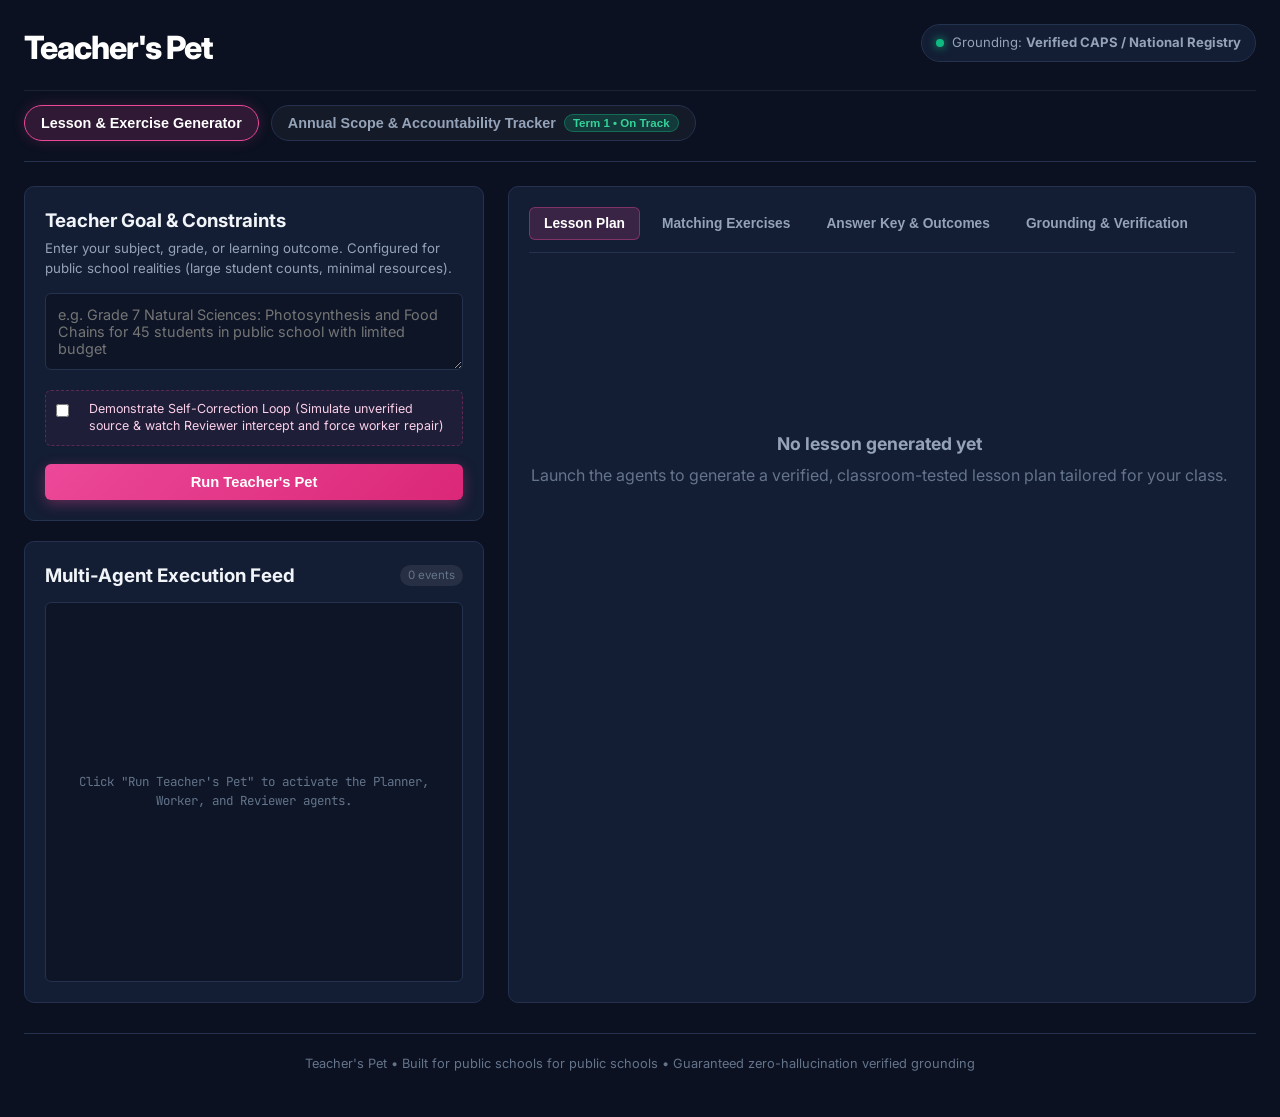
==== commit 4c8466f3: "Remove public school ready badge from header" ====
--- a/static/index.html
+++ b/static/index.html
@@ -15,7 +15,6 @@
     <header class="header">
       <div class="header-content">
         <div class="brand">
-          <div class="brand-badge">PUBLIC SCHOOL READY</div>
           <h1>Teacher's Pet</h1>
         </div>
         <div class="header-actions">
